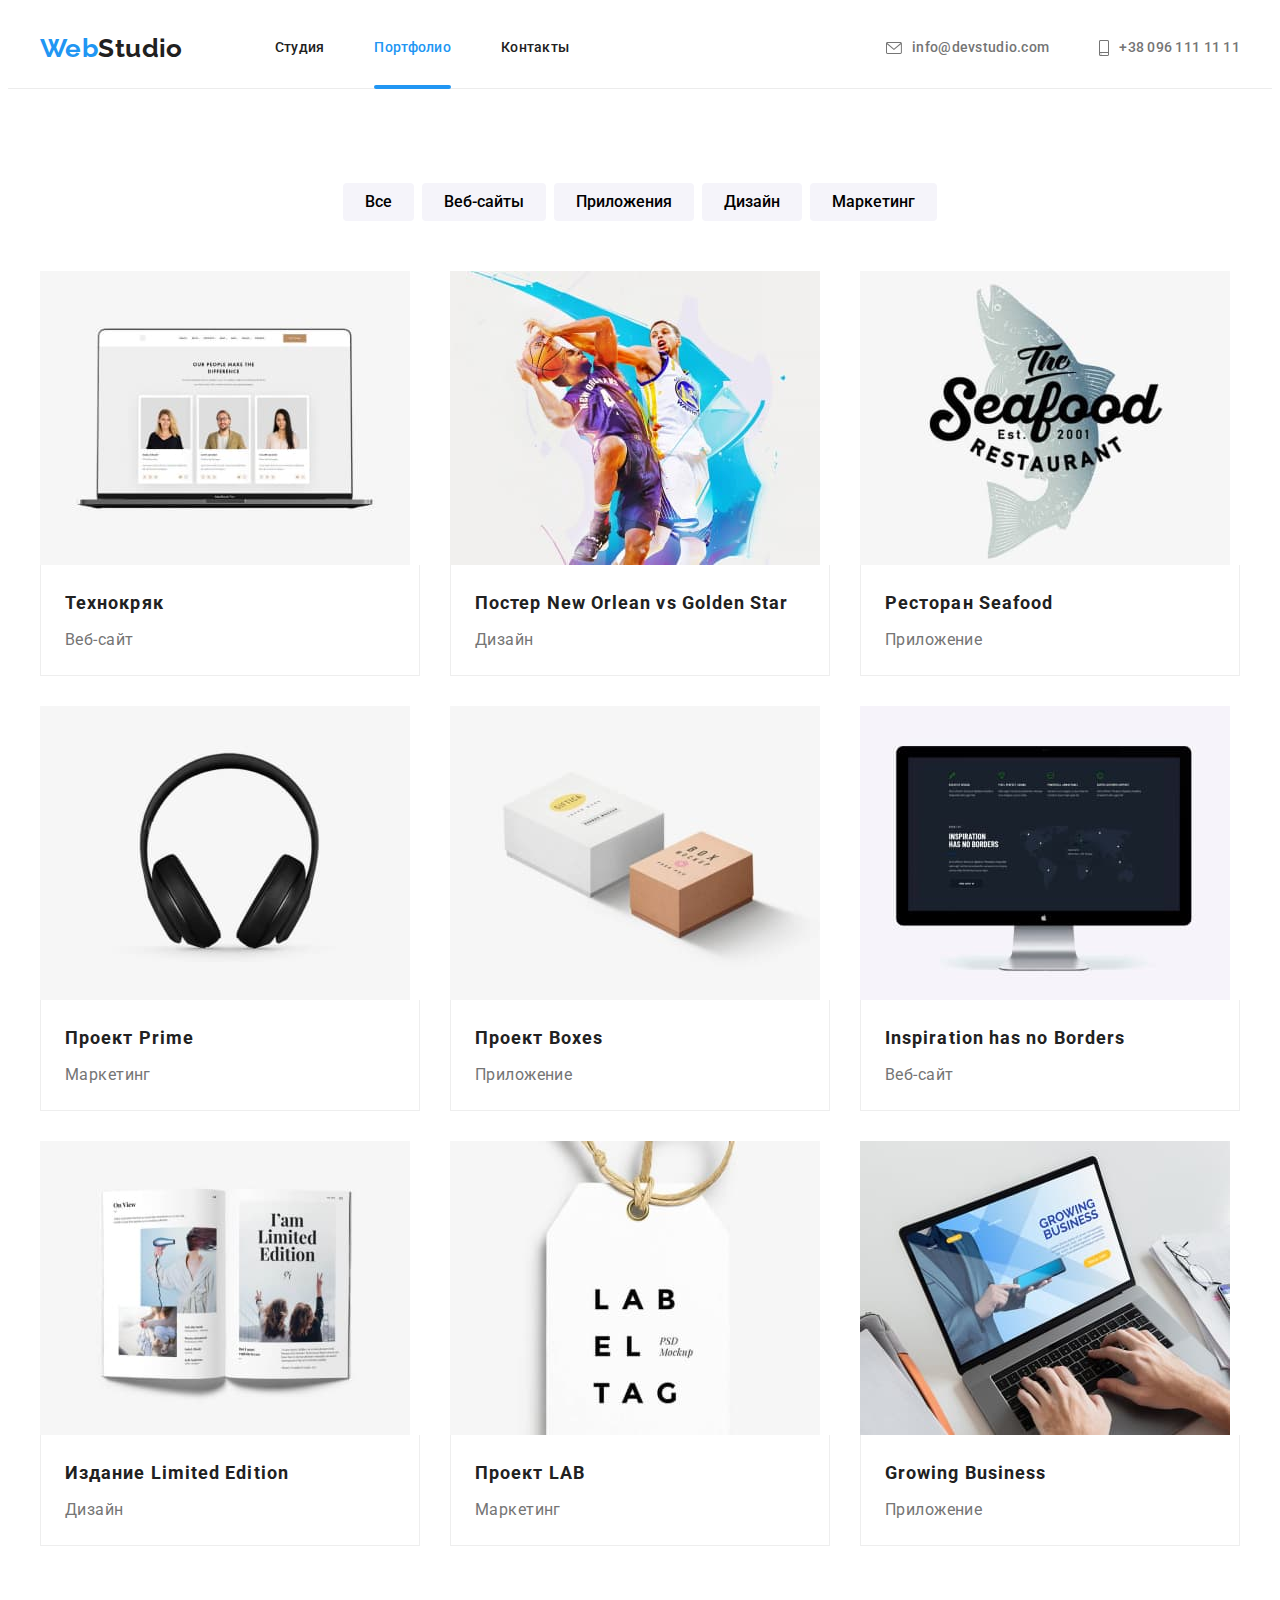
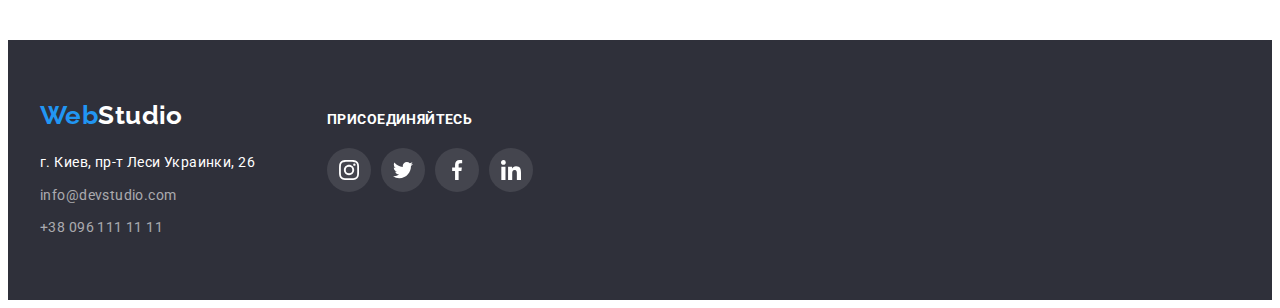
==== portfolio.html @ 266594a4 "HW_05" ====
<!DOCTYPE html>
<html lang="ru">

<head>
    <meta charset="UTF-8">
    <meta name="viewport" content="width=device-width, initial-scale=1.0">
    <title>WebStudio</title>
    <link rel="stylesheet" href="https://cdnjs.cloudflare.com/ajax/libs/modern-normalize/1.0.0/modern-normalize.min.css"
        integrity="sha512-ISS7cAi1PEhQ8jnbJpJZMd29NlhNj4AWYyLOSp2CE/CsHxTCu+r+t0D2yoJudVrd0/8fTVPUVDzY5Tvli75u/g=="
        crossorigin="anonymous" />
    <link rel="preconnect" href="https://fonts.gstatic.com">
    <link
        href="https://fonts.googleapis.com/css2?family=Raleway:wght@700&family=Roboto:wght@400;500;700;900&display=swap"
        rel="stylesheet">
    <link rel="stylesheet" href="./css/style.css">
  </head>

<body>
    <!-- Шапка сайта  -->
    <header class="header">
        <div class="container">
            <nav class="main-nav">
                <a class="logo link" href="./index.html"><span class="accent">Web</span>Studio</a>
                <ul class="site-nav list">
                    <li class="item"><a class="link" href="./index.html">Студия</a></li>
                    <li class="item"><a class="current link" href="./portfolio.html">Портфолио</a></li>
                    <li class="item"><a class="link" href="">Контакты</a></li>
                </ul>
            </nav>
            <ul class="site-nav list contacts">
                <li class="item"><a class="link" href="mailto:info@devstudio.com">
                        <svg class="icon" width="16" height="12">
                            <use href="./images/symbol-defs.svg#icon-envelope"></use>
                        </svg> info@devstudio.com</a></li>
                <li class="item"><a class="link" href="tel:+380961111111">
                        <svg class="icon" width="10" height="16">
                            <use href="./images/symbol-defs.svg#icon-smartphone"></use>
                        </svg>+38 096 111 11 11</a></li>
            </ul>
        </div>
    </header>
    <main>
        <!-- Портфолио -->
        <section class="portfolio section">
            <div class="container">
                <!-- Фильтры -->
                <ul class="filter list">
                    <li><button class="filter-btn" type="button">Все</button></li>
                    <li><button class="filter-btn" type="button">Веб-сайты</button></li>
                    <li><button class="filter-btn" type="button">Приложения</button></li>
                    <li><button class="filter-btn" type="button">Дизайн</button></li>
                    <li><button class="filter-btn" type="button">Маркетинг</button></li>
                </ul>
            
                <h1 class="visually-hidden">Наши работы</h1>
                <ul class="portfolio list">
                    <li tabindex="0" class="portfolio-item">
                        <div class="thumb">
                            <img src="./images/img(1).jpg" alt="Изображение сайта">
                            <div class="overlay">
                                <p class="overlay-description">Технокряк это современная площадка распространения коронавируса. Компании используют эту платформу для цифрового
                                шпионажа и атак на защищённые сервера конкурентов.</p>
                            </div>
                        </div>
                        <div class="project">
                            <h2 class="title">Технокряк</h2>
                            <p class="descriotion">Веб-сайт</p>
                        </div>
                    </li>
                    <li tabindex="0" class="portfolio-item">
                        <div class="thumb">
                            <img src="./images/img(2).jpg" alt="Постер">
                            <div class="overlay">
                                <p class="overlay-description">Технокряк это современная площадка распространения коронавируса. Компании
                                    используют эту платформу для цифрового
                                    шпионажа и атак на защищённые сервера конкурентов.</p>
                            </div>
                        </div>
                        <div class="project">
                            <h2 class="title">Постер New Orlean vs Golden Star</h2>
                            <p class="descriotion">Дизайн</p>
                        </div>
                    </li>
                    <li tabindex="0" class="portfolio-item">
                        <div class="thumb">
                            <img src="./images/img(3).jpg" alt="Логотип ресторана">
                            <div class="overlay">
                                <p class="overlay-description">Технокряк это современная площадка распространения коронавируса. Компании
                                    используют эту платформу для цифрового
                                    шпионажа и атак на защищённые сервера конкурентов.</p>
                            </div>
                        </div>                       
                        <div class="project">
                            <h2 class="title">Ресторан Seafood</h2>
                            <p class="descriotion">Приложение</p>
                        </div>
                    </li>
                    <li tabindex="0" class="portfolio-item">
                        <div class="thumb">
                            <img src="./images/img(4).jpg" alt="Наушники">
                            <div class="overlay">
                                <p class="overlay-description">Технокряк это современная площадка распространения коронавируса. Компании
                                    используют эту платформу для цифрового
                                    шпионажа и атак на защищённые сервера конкурентов.</p>
                            </div>
                        </div>                        
                        <div class="project">
                            <h2 class="title">Проект Prime</h2>
                            <p class="descriotion">Маркетинг</p>
                        </div>
                    </li>
                    <li tabindex="0" class="portfolio-item">
                        <div class="thumb">
                            <img src="./images/img(5).jpg" alt="Коробки">
                            <div class="overlay">
                                <p class="overlay-description">Технокряк это современная площадка распространения коронавируса. Компании
                                    используют эту платформу для цифрового
                                    шпионажа и атак на защищённые сервера конкурентов.</p>
                            </div>
                        </div>                        
                        <div class="project">
                            <h2 class="title">Проект Boxes</h2>
                            <p class="descriotion">Приложение</p>
                        </div>
                    </li>
                    <li tabindex="0" class="portfolio-item">
                        <div class="thumb">
                            <img src="./images/img(6).jpg" alt="Монитор">
                            <div class="overlay">
                                <p class="overlay-description">Технокряк это современная площадка распространения коронавируса. Компании
                                    используют эту платформу для цифрового
                                    шпионажа и атак на защищённые сервера конкурентов.</p>
                            </div>
                        </div>                        
                        <div class="project">
                            <h2 class="title">Inspiration has no Borders</h2>
                            <p class="descriotion">Веб-сайт</p>
                        </div>
                    </li>
                    <li tabindex="0" class="portfolio-item">
                        <div class="thumb">
                            <img src="./images/img(7).jpg" alt="Журнал">
                            <div class="overlay">
                                <p class="overlay-description">Технокряк это современная площадка распространения коронавируса. Компании
                                    используют эту платформу для цифрового
                                    шпионажа и атак на защищённые сервера конкурентов.</p>
                            </div>
                        </div>                        
                        <div class="project">
                            <h2 class="title">Издание Limited Edition</h2>
                            <p class="descriotion">Дизайн</p>
                        </div>                       
                    </li>
                    <li tabindex="0" class="portfolio-item">
                        <div class="thumb">
                            <img src="./images/img(8).jpg" alt="Бирка">
                            <div class="overlay">
                                <p class="overlay-description">Технокряк это современная площадка распространения коронавируса. Компании
                                    используют эту платформу для цифрового
                                    шпионажа и атак на защищённые сервера конкурентов.</p>
                            </div>
                        </div>
                        <div class="project">
                            <h2 class="title">Проект LAB</h2>
                            <p class="descriotion">Маркетинг</p>
                        </div>                       
                    </li>
                    <li tabindex="0" class="portfolio-item">
                        <div class="thumb">
                            <img src="./images/img(9).jpg" alt="Ноутбук">
                            <div class="overlay">
                                <p class="overlay-description">Технокряк это современная площадка распространения коронавируса. Компании
                                    используют эту платформу для цифрового
                                    шпионажа и атак на защищённые сервера конкурентов.</p>
                            </div>
                        </div>
                        <div class="project">
                            <h2 class="title">Growing Business</h2>
                            <p class="descriotion">Приложение</p>
                        </div>                       
                    </li>
                </ul>
            </div>
        </section>

    </main>
    <!-- Подвал сайта -->
    <footer class="footer indent">
        <div class="container">
            <div>
                <a class="logo link footer" href="./index.html"><span class="accent">Web</span>Studio</a>
                <ul class="footer list contacts">
                    <li>
                        <address>г. Киев, пр-т Леси Украинки, 26</address>
                    </li>
                    <li>
                        <a class="link" href="mailto:info@devstudio.com">info@devstudio.com</a>
                    </li>
                    <li>
                        <a class="link" href="tel:+380961111111">+38 096 111 11 11</a>
                    </li>
                </ul>
            </div>
            <div class="join">
                <p class="title">присоединяйтесь</p>
                <ul class="social list">
                    <li><a class="link" href="">
                            <svg class="icon">
                                <use href="./images/symbol-defs.svg#icon-instagram"></use>
                            </svg>
                        </a></li>
                    <li><a class="link" href="">
                            <svg class="icon">
                                <use href="./images/symbol-defs.svg#icon-twitter"></use>
                            </svg>
                        </a></li>
                    <li><a class="link" href="">
                            <svg class="icon">
                                <use href="./images/symbol-defs.svg#icon-facebook"></use>
                            </svg>
                        </a></li>
                    <li><a class="link" href="">
                            <svg class="icon">
                                <use href="./images/symbol-defs.svg#icon-linkedin"></use>
                            </svg>
                        </a></li>
                </ul>
            </div>
        </div>
    </footer>
</body>

</html>
---- css/style.css ----
:root {
  --primary-text-color: #757575;
  --title-text-color: #212121;
  --accent-color: #2196f3;
  --primary-bg-color: #ffffff;
  --secondary-bg-color: #f5f4fa;
  --accent-bg-color: #2f303a;
  --primary-font-family: 'Roboto', sans-serif;
  --logo-font-family: 'Raleway', sans-serif;
  --animation-timing-function: cubic-bezier(0.4, 0, 0.2, 1);
  --animation-time: 250ms;
}

body {
  color: var(--primary-text-color);
  background-color: var(--primary-bg-color);
  font-family: var(--primary-font-family);
  font-weight: 400;
  font-size: 14px;
  letter-spacing: 0.03em;
}

h1 {
  margin: 0px;

  font-weight: 900;
  font-size: 44px;
  line-height: 1.36;
  text-align: center;
  letter-spacing: 0.06em;
  text-transform: uppercase;

  color: var(--secondary-bg-color);
}

h2 {
  margin: 0px;

  font-weight: 700;
  font-size: 36px;
  line-height: 1.16;
  text-align: center;

  color: var(--title-text-color);
}

h3 {
  margin: 0px;
}

p {
  margin: 0px;
}

img {
  display: block;
  max-width: 100%;
  height: auto;
}

.link {
  color: inherit;
  text-decoration: none;
  cursor: pointer;
}

.list {
  list-style: none;
  padding: 0px;
  margin: 0px;
}

.visually-hidden {
  position: absolute;
  clip: rect(0 0 0 0);
  width: 1px;
  height: 1px;
  margin: -1px;
}

.container {
  margin-left: auto;
  margin-right: auto;
  width: 1200px;
  padding-left: 15px;
  padding-right: 15px;
}

.icon {
  display: inline-flex;
  margin: auto;
  fill: currentColor;
}

.section {
  padding-top: 94px;
  padding-bottom: 94px;
}

/* logo */

.logo {
  margin-right: 92px;

  font-family: var(--logo-font-family);
  font-weight: 700;
  font-size: 26px;
  line-height: 1.19;

  color: var(--title-text-color);
}

.accent {
  color: var(--accent-color);
}

/* site-nav */
.header {
  border-bottom: 1px solid #ececec;
}

.header .container {
  display: flex;
  align-items: center;
}

.main-nav {
  display: flex;
  align-items: center;
}

.site-nav {
  display: flex;
}

.site-nav .item:not(:last-child) {
  margin-right: 50px;
}

.site-nav .link {
  position: relative;

  padding-top: 32px;
  padding-bottom: 32px;
  display: inline-flex;

  color: var(--title-text-color);

  font-weight: 500;
  font-size: 14px;
  line-height: 1.14;
  letter-spacing: 0.02em;

  transition-property: color;
  transition-duration: var(--animation-time);
  transition-timing-function: var(--animation-timing-function);
}

.site-nav .link:hover,
.site-nav .link:focus {
  color: var(--accent-color);
}

.current.link {
  color: var(--accent-color);
}

.current::after {
  content: ' ';

  position: absolute;
  z-index: 1;
  left: 0;
  bottom: -1px;

  display: block;
  width: 100%;
  height: 4px;
  background-color: var(--accent-color);
  border-radius: 2px;
}

.contacts .link {
  color: inherit;
}

.contacts .icon {
  margin-right: 10px;
}

.site-nav.contacts {
  display: flex;
  margin-left: auto;
}

/* hero */

.hero {
  max-width: 1600px;
  background-image: linear-gradient(
      rgba(47, 48, 58, 0.4),
      rgba(47, 48, 58, 0.4)
    ),
    url('../images/hero.jpg');
  background-color: #c4c4c4;

  padding-top: 200px;
  padding-bottom: 200px;
  margin-left: auto;
  margin-right: auto;
}

.hero-title {
  margin-left: auto;
  margin-right: auto;
  display: block;
  max-width: 696px;
}

.hero .button {
  display: block;
  margin-top: 30px;
  margin-left: auto;
  margin-right: auto;
}

/* button */

.button {
  width: 200px;
  height: 50px;

  font-weight: 700;
  font-size: 16px;
  line-height: 1.87;
  text-align: center;
  align-items: center;
  letter-spacing: 0.06em;
  color: var(--secondary-bg-color);

  background: var(--accent-color);
  box-shadow: 0px 4px 4px rgba(0, 0, 0, 0.15);
  border-radius: 4px;
  border-color: transparent;

  cursor: pointer;
}

.backdrop {
  position: fixed;
  top: 0;
  left: 0;
  width: 100%;
  height: 100%;
  background-color: rgba(0, 0, 0, 0.2);

  opacity: 1;

  transition: opacity var(--animation-time) var(--animation-timing-function);
}

.backdrop.is-hidden {
  opacity: 0;
  pointer-events: none;
}

.backdrop.is-hidden .modal {
  transform: translate(-50%, -50%) scale(1.1);
}

.modal {
  position: absolute;
  top: 50%;
  left: 50%;

  width: 528px;
  height: 581px;

  background-color: var(--primary-bg-color);
  box-shadow: 0px 1px 3px rgba(0, 0, 0, 0.12), 0px 1px 1px rgba(0, 0, 0, 0.14),
    0px 2px 1px rgba(0, 0, 0, 0.2);
  border-radius: 4px;

  transform: translate(-50%, -50%) scale(1);

  transition-property: transform;
  transition-duration: var(--animation-time);
  transition-timing-function: var(--animation-timing-function);
}

.btn-close {
  display: block;
  margin-top: 8px;
  margin-right: 8px;
  margin-left: auto;
  width: 30px;
  height: 30px;
  cursor: pointer;

  border: 1px solid rgba(0, 0, 0, 0.1);
  box-sizing: border-box;
  border-radius: 50%;
  background-color: transparent;
  align-items: center;

  transition-property: border-color;
  transition-duration: var(--animation-time);
  transition-timing-function: var(--animation-timing-function);
}

.btn-close:hover {
  border-color: var(--accent-color);
  color: var(--accent-color);
}

/* features */

.features {
  line-height: 1.71;
}

.features.list {
  display: flex;
  align-items: center;
}

.features.item:not(:last-child) {
  margin-right: 30px;
}

.features-icon {
  display: flex;
  width: 270px;
  height: 120px;
  background-color: var(--secondary-bg-color);
  border-radius: 4px;
  margin-bottom: 30px;
}

.features-icon .icon {
  margin: auto;
}

.features .title {
  margin-bottom: 10px;
  font-size: inherit;
  font-weight: 700;
  line-height: 1.14;
  text-transform: uppercase;
  color: var(--title-text-color);
}

.features .description {
  margin-top: 0px;
}

/* work */

.work-section {
  padding-bottom: 94px;
}

.work.list {
  margin-top: 50px;
  display: flex;
}

.work.item {
  position: relative;
  margin-left: auto;
  margin-right: 30px;
}

.overlay {
  position: absolute;
  display: block;
  left: 0;
  bottom: 0;
  width: 100%;
}

.work .overlay {
  display: inline-flex;
  height: 70px;
  background: rgba(47, 48, 58, 0.8);
  align-items: center;
}

.work-description {
  display: block;
  font-weight: 700;
  font-size: 14px;
  line-height: 1.14;
  text-align: center;
  text-transform: uppercase;
  color: var(--primary-bg-color);
  margin: auto;
}

/* team */

.team {
  background-color: var(--secondary-bg-color);
  font-size: 16px;
  line-height: 1.18;
  text-align: center;
}

.heading {
  margin-bottom: 50px;
}

.team.list {
  display: flex;
}

.team-item {
  margin-left: auto;
  background-color: var(--primary-bg-color);
  box-shadow: 0px 1px 3px rgba(0, 0, 0, 0.12), 0px 1px 1px rgba(0, 0, 0, 0.14),
    0px 2px 1px rgba(0, 0, 0, 0.2);
  border-radius: 0px 0px 4px 4px;
}

.team-item:not(:last-child) {
  margin-left: auto;
  margin-right: 30px;
}

.team-title {
  margin-top: 30px;
  background-color: transparent;
  font-weight: 500;
  color: var(--title-text-color);
}

.team-description {
  margin: 10px auto 16px;
}

.social {
  margin-bottom: 30px;
  display: flex;
  justify-content: center;
}

.social .link {
  display: inline-flex;
  width: 44px;
  height: 44px;
  border-radius: 50%;
  color: #afb1b8;

  transition-property: color background-color;
  transition-duration: var(--animation-time);
  transition-timing-function: var(--animation-timing-function);
}

.social .link:hover,
.social .link:focus {
  background-color: var(--accent-color);
  color: var(--primary-bg-color);
}

.social > li:not(:last-child) {
  margin-right: 10px;
}

.social .icon {
  height: 20px;
  width: 20px;
}

/* clients */

.clients {
  display: flex;
}

.client {
  display: inline-flex;
  width: 170px;
  height: 90px;
  color: #afb1b8;
  border: 1px solid #afb1b8;
  border-radius: 4px;

  transition-property: border color;
  transition-duration: var(--animation-time);
  transition-timing-function: var(--animation-timing-function);
}

.clients > li:not(:last-child) {
  margin-right: 30px;
}

.client:hover,
.client:focus {
  border: 1px solid var(--accent-color);
  color: var(--accent-color);
}

/* footer */

.footer {
  background-color: var(--accent-bg-color);
  color: var(--primary-bg-color);
}

.footer.indent {
  padding-top: 60px;
  padding-bottom: 60px;
}

.footer .container {
  display: flex;
}

.logo.footer {
  display: block;
}

.footer.contacts {
  margin-top: 20px;
  margin-right: 72px;
  line-height: 1.71;
  color: rgba(255, 255, 255, 0.6);
}

.footer.contacts > li:not(:last-child) {
  margin-bottom: 9px;
}

address {
  font-style: inherit;
  color: var(--primary-bg-color);
}

.join {
  margin-top: 12px;
}

.join .title {
  margin-bottom: 20px;
  font-weight: 700;
  font-size: 14px;
  line-height: 1.14;
  text-transform: uppercase;
}

.join .link {
  background: rgba(255, 255, 255, 0.1);
}

.join .icon {
  color: var(--primary-bg-color);
}

/* portfolio */

/* filters */

.filter.list {
  display: flex;
  justify-content: center;
}

.filter.list > li:not(:last-child) {
  margin-right: 8px;
}

.filter-btn {
  padding: 6px 22px;
  margin-left: auto;
  font-family: Roboto;
  font-weight: 500;
  font-size: 16px;
  line-height: 1.62;
  text-align: center;

  color: var(-title-text-color);

  background-color: var(--secondary-bg-color);
  border-radius: 4px;

  border: none;

  cursor: pointer;

  transition-property: color background-color;
  transition-duration: var(--animation-time);
  transition-timing-function: var(--animation-timing-function);
}

.filter-btn:hover,
.filter-btn:focus {
  color: var(--primary-bg-color);
  background-color: var(--accent-color);
  box-shadow: 0px 3px 1px rgba(0, 0, 0, 0.1), 0px 1px 2px rgba(0, 0, 0, 0.08),
    0px 2px 2px rgba(0, 0, 0, 0.12);
}

.portfolio.list {
  margin-top: 50px;
  display: flex;
  flex-wrap: wrap;
}

.portfolio-item {
  display: block;
  width: calc((100% - 60px) / 3);
  /* outline: 1px solid #eeeeee; */
  background-color: var(--primary-bg-color);
  margin-right: 30px;
  margin-bottom: 30px;
  margin-top: auto;
  margin-left: auto;
  transition-property: box-shadow;
  transition-duration: var(--animation-time);
  transition-timing-function: var(--animation-timing-function);
}

.portfolio-item:nth-child(3n) {
  margin-right: 0px;
}

.portfolio-item:nth-last-child(-n + 3) {
  margin-bottom: 0px;
}

.thumb {
  position: relative;
  overflow: hidden;
}

.portfolio .overlay {
  display: inline-flex;
  height: 294px;
  vertical-align: center;
  background-color: rgba(33, 150, 243, 0.9);
  transform: translateY(100%);
  transition-property: transform;
  transition-duration: var(--animation-time);
  transition-timing-function: var(--animation-timing-function);
}

.overlay-description {
  display: block;
  margin: auto;
  width: 322px;
  height: 168px;

  font-size: 18px;
  line-height: 1.56;
  color: var(--primary-bg-color);
}

.portfolio-item:hover,
.portfolio-item:focus {
  box-shadow: 0px 1px 1px rgba(0, 0, 0, 0.12), 0px 4px 4px rgba(0, 0, 0, 0.06),
    1px 4px 6px rgba(0, 0, 0, 0.16);
}

.portfolio-item:hover .overlay,
.portfolio-item:focus .overlay {
  transform: translateY(0);
}

.project {
  border-bottom: 1px solid #eeeeee;
  border-left: 1px solid #eeeeee;
  border-right: 1px solid #eeeeee;
  padding: 20px 24px;
}

.portfolio .title {
  text-align: left;
  font-weight: 700;
  font-size: 18px;
  line-height: 2;
  letter-spacing: 0.06em;
  color: var(--title-text-color);
}

.portfolio .descriotion {
  margin-top: 4px;
  margin-bottom: 0px;
  font-size: 16px;
  line-height: 1.87;
}
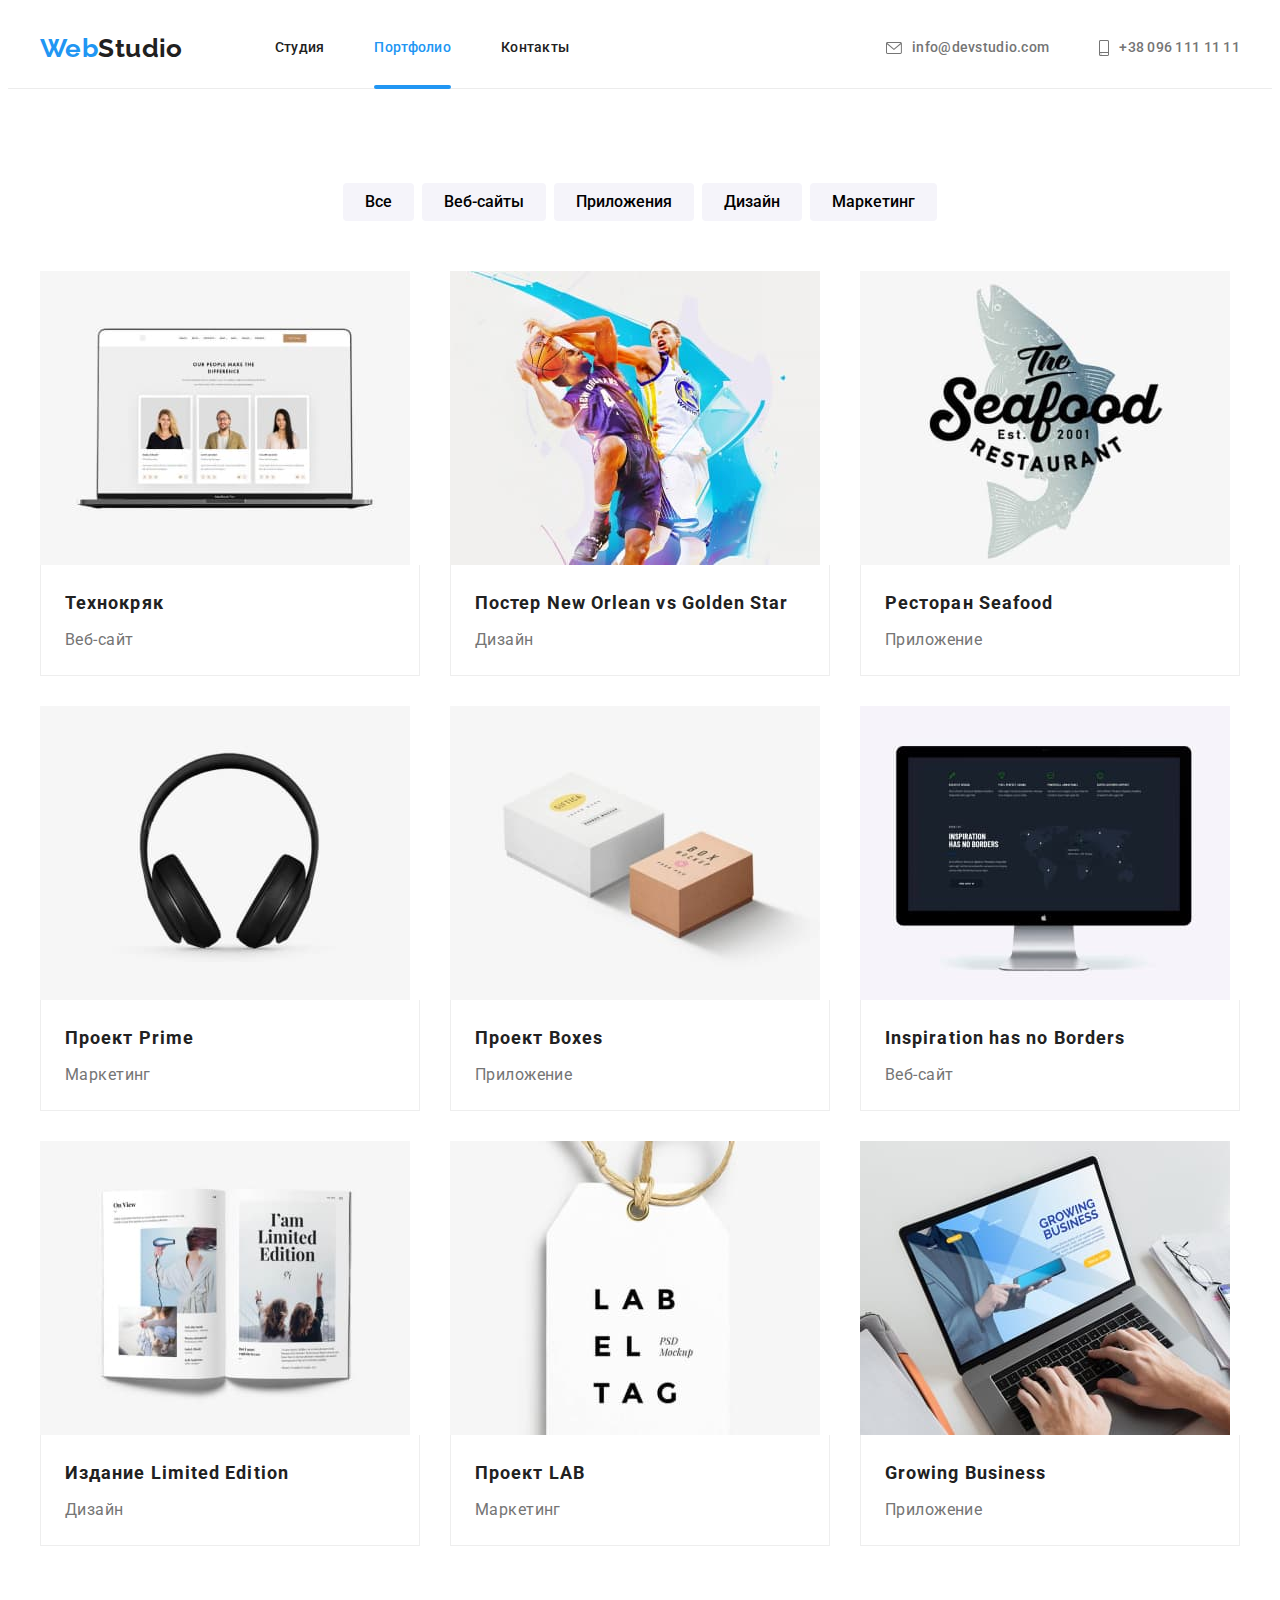
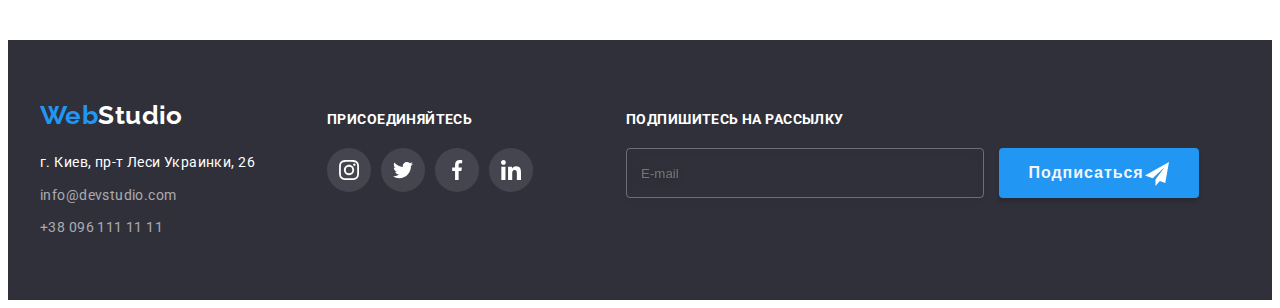
==== commit efa6d155: "textarea" ====
--- a/portfolio.html
+++ b/portfolio.html
@@ -202,7 +202,7 @@
                 </ul>
             </div>
             <div class="join">
-                <p class="title">присоединяйтесь</p>
+                <p class="footer-title">присоединяйтесь</p>
                 <ul class="social list">
                     <li><a class="link" href="">
                             <svg class="icon">
@@ -225,6 +225,11 @@
                             </svg>
                         </a></li>
                 </ul>
+            </div>
+            <div class="subscription">
+                <p class="footer-title">Подпишитесь на рассылку</p>
+                <input type="email" name="email" placeholder="E-mail">
+                <button class="button" type="submit">Подписаться</button>
             </div>
         </div>
     </footer>
--- a/css/style.css
+++ b/css/style.css
@@ -246,6 +246,425 @@
   cursor: pointer;
 }
 
+/* features */
+
+.features {
+  line-height: 1.71;
+}
+
+.features.list {
+  display: flex;
+  align-items: center;
+}
+
+.features.item:not(:last-child) {
+  margin-right: 30px;
+}
+
+.features-icon {
+  display: flex;
+  width: 270px;
+  height: 120px;
+  background-color: var(--secondary-bg-color);
+  border-radius: 4px;
+  margin-bottom: 30px;
+}
+
+.features-icon .icon {
+  margin: auto;
+}
+
+.features .title {
+  margin-bottom: 10px;
+  font-size: inherit;
+  font-weight: 700;
+  line-height: 1.14;
+  text-transform: uppercase;
+  color: var(--title-text-color);
+}
+
+.features .description {
+  margin-top: 0px;
+}
+
+/* work */
+
+.work-section {
+  padding-bottom: 94px;
+}
+
+.work.list {
+  margin-top: 50px;
+  display: flex;
+}
+
+.work.item {
+  position: relative;
+  margin-left: auto;
+  margin-right: 30px;
+}
+
+.overlay {
+  position: absolute;
+  display: block;
+  left: 0;
+  bottom: 0;
+  width: 100%;
+}
+
+.work .overlay {
+  display: inline-flex;
+  height: 70px;
+  background: rgba(47, 48, 58, 0.8);
+  align-items: center;
+}
+
+.work-description {
+  display: block;
+  font-weight: 700;
+  font-size: 14px;
+  line-height: 1.14;
+  text-align: center;
+  text-transform: uppercase;
+  color: var(--primary-bg-color);
+  margin: auto;
+}
+
+/* team */
+
+.team {
+  background-color: var(--secondary-bg-color);
+  font-size: 16px;
+  line-height: 1.18;
+  text-align: center;
+}
+
+.heading {
+  margin-bottom: 50px;
+}
+
+.team.list {
+  display: flex;
+}
+
+.team-item {
+  margin-left: auto;
+  background-color: var(--primary-bg-color);
+  box-shadow: 0px 1px 3px rgba(0, 0, 0, 0.12), 0px 1px 1px rgba(0, 0, 0, 0.14),
+    0px 2px 1px rgba(0, 0, 0, 0.2);
+  border-radius: 0px 0px 4px 4px;
+}
+
+.team-item:not(:last-child) {
+  margin-left: auto;
+  margin-right: 30px;
+}
+
+.team-title {
+  margin-top: 30px;
+  background-color: transparent;
+  font-weight: 500;
+  color: var(--title-text-color);
+}
+
+.team-description {
+  margin: 10px auto 16px;
+}
+
+.social {
+  margin-bottom: 30px;
+  display: flex;
+  justify-content: center;
+}
+
+.social .link {
+  display: inline-flex;
+  width: 44px;
+  height: 44px;
+  border-radius: 50%;
+  color: #afb1b8;
+
+  transition-property: color background-color;
+  transition-duration: var(--animation-time);
+  transition-timing-function: var(--animation-timing-function);
+}
+
+.social .link:hover,
+.social .link:focus {
+  background-color: var(--accent-color);
+  color: var(--primary-bg-color);
+}
+
+.social > li:not(:last-child) {
+  margin-right: 10px;
+}
+
+.social .icon {
+  height: 20px;
+  width: 20px;
+}
+
+/* clients */
+
+.clients {
+  display: flex;
+}
+
+.client {
+  display: inline-flex;
+  width: 170px;
+  height: 90px;
+  color: #afb1b8;
+  border: 1px solid #afb1b8;
+  border-radius: 4px;
+
+  transition-property: border color;
+  transition-duration: var(--animation-time);
+  transition-timing-function: var(--animation-timing-function);
+}
+
+.clients > li:not(:last-child) {
+  margin-right: 30px;
+}
+
+.client:hover,
+.client:focus {
+  border: 1px solid var(--accent-color);
+  color: var(--accent-color);
+}
+
+/* footer */
+
+.footer {
+  background-color: var(--accent-bg-color);
+  color: var(--primary-bg-color);
+}
+
+.footer.indent {
+  padding-top: 60px;
+  padding-bottom: 60px;
+}
+
+.footer .container {
+  display: flex;
+}
+
+.logo.footer {
+  display: block;
+}
+
+.footer.contacts {
+  margin-top: 20px;
+  margin-right: 72px;
+  line-height: 1.71;
+  color: rgba(255, 255, 255, 0.6);
+}
+
+.footer.contacts > li:not(:last-child) {
+  margin-bottom: 9px;
+}
+
+address {
+  font-style: inherit;
+  color: var(--primary-bg-color);
+}
+
+.join {
+  margin-top: 12px;
+  margin-right: 93px;
+}
+
+.footer-title {
+  margin-bottom: 20px;
+  font-weight: 700;
+  font-size: 14px;
+  line-height: 1.14;
+  text-transform: uppercase;
+}
+
+.join .link {
+  background: rgba(255, 255, 255, 0.1);
+}
+
+.join .icon {
+  color: var(--primary-bg-color);
+}
+
+.subscription {
+  margin-top: 12px;
+}
+
+.subscription input {
+  margin-right: 12px;
+
+  width: 358px;
+  height: 50px;
+  background-color: transparent;
+
+  border: 1px solid rgba(255, 255, 255, 0.3);
+  box-sizing: border-box;
+  filter: drop-shadow(0px 4px 4px rgba(0, 0, 0, 0.15));
+  border-radius: 4px;
+}
+
+.subscription .button {
+  position: relative;
+  text-align: start;
+  padding-left: 27px;
+}
+
+.subscription .button::after {
+  position: absolute;
+  top: 0;
+  right: 28px;
+  transform: translateY(50%);
+  display: block;
+  content: ' ';
+  width: 24px;
+  height: 24px;
+  background-image: url(/images/send.svg);
+  background-size: contain;
+}
+
+.subscription input::placeholder {
+  padding-left: 12px;
+}
+
+/* portfolio */
+
+/* filters */
+
+.filter.list {
+  display: flex;
+  justify-content: center;
+}
+
+.filter.list > li:not(:last-child) {
+  margin-right: 8px;
+}
+
+.filter-btn {
+  padding: 6px 22px;
+  margin-left: auto;
+  font-family: Roboto;
+  font-weight: 500;
+  font-size: 16px;
+  line-height: 1.62;
+  text-align: center;
+
+  color: var(-title-text-color);
+
+  background-color: var(--secondary-bg-color);
+  border-radius: 4px;
+
+  border: none;
+
+  cursor: pointer;
+
+  transition-property: color background-color;
+  transition-duration: var(--animation-time);
+  transition-timing-function: var(--animation-timing-function);
+}
+
+.filter-btn:hover,
+.filter-btn:focus {
+  color: var(--primary-bg-color);
+  background-color: var(--accent-color);
+  box-shadow: 0px 3px 1px rgba(0, 0, 0, 0.1), 0px 1px 2px rgba(0, 0, 0, 0.08),
+    0px 2px 2px rgba(0, 0, 0, 0.12);
+}
+
+.portfolio.list {
+  margin-top: 50px;
+  display: flex;
+  flex-wrap: wrap;
+}
+
+.portfolio-item {
+  display: block;
+  width: calc((100% - 60px) / 3);
+  /* outline: 1px solid #eeeeee; */
+  background-color: var(--primary-bg-color);
+  margin-right: 30px;
+  margin-bottom: 30px;
+  margin-top: auto;
+  margin-left: auto;
+  transition-property: box-shadow;
+  transition-duration: var(--animation-time);
+  transition-timing-function: var(--animation-timing-function);
+}
+
+.portfolio-item:nth-child(3n) {
+  margin-right: 0px;
+}
+
+.portfolio-item:nth-last-child(-n + 3) {
+  margin-bottom: 0px;
+}
+
+.thumb {
+  position: relative;
+  overflow: hidden;
+}
+
+.portfolio .overlay {
+  display: inline-flex;
+  height: 294px;
+  vertical-align: center;
+  background-color: rgba(33, 150, 243, 0.9);
+  transform: translateY(100%);
+  transition-property: transform;
+  transition-duration: var(--animation-time);
+  transition-timing-function: var(--animation-timing-function);
+}
+
+.overlay-description {
+  display: block;
+  margin: auto;
+  width: 322px;
+  height: 168px;
+
+  font-size: 18px;
+  line-height: 1.56;
+  color: var(--primary-bg-color);
+}
+
+.portfolio-item:hover,
+.portfolio-item:focus {
+  box-shadow: 0px 1px 1px rgba(0, 0, 0, 0.12), 0px 4px 4px rgba(0, 0, 0, 0.06),
+    1px 4px 6px rgba(0, 0, 0, 0.16);
+}
+
+.portfolio-item:hover .overlay,
+.portfolio-item:focus .overlay {
+  transform: translateY(0);
+}
+
+.project {
+  border-bottom: 1px solid #eeeeee;
+  border-left: 1px solid #eeeeee;
+  border-right: 1px solid #eeeeee;
+  padding: 20px 24px;
+}
+
+.portfolio .title {
+  text-align: left;
+  font-weight: 700;
+  font-size: 18px;
+  line-height: 2;
+  letter-spacing: 0.06em;
+  color: var(--title-text-color);
+}
+
+.portfolio .descriotion {
+  margin-top: 4px;
+  margin-bottom: 0px;
+  font-size: 16px;
+  line-height: 1.87;
+}
+
+/*Modal window*/
+
 .backdrop {
   position: fixed;
   top: 0;
@@ -288,11 +707,16 @@
   transition-timing-function: var(--animation-timing-function);
 }
 
+.modal-container {
+  padding: 40px;
+}
+
 .btn-close {
+  position: absolute;
   display: block;
   margin-top: 8px;
   margin-right: 8px;
-  margin-left: auto;
+  margin-left: 490px;
   width: 30px;
   height: 30px;
   cursor: pointer;
@@ -313,378 +737,115 @@
   color: var(--accent-color);
 }
 
-/* features */
-
-.features {
-  line-height: 1.71;
-}
-
-.features.list {
-  display: flex;
+/*Form*/
+
+.form {
+  display: flex;
+  flex-direction: column;
   align-items: center;
 }
 
-.features.item:not(:last-child) {
-  margin-right: 30px;
-}
-
-.features-icon {
-  display: flex;
-  width: 270px;
+.form-title {
+  margin-bottom: 12px;
+
+  font-size: 20px;
+  line-height: 1.15;
+}
+
+.form-data {
+  margin-bottom: 20px;
+}
+
+.form-label {
+  display: block;
+
+  margin-bottom: 10px;
+
+  font-size: 12px;
+  line-height: 1.16;
+  letter-spacing: 0.01em;
+  color: var(--primary-text-color);
+}
+
+label > span {
+  display: block;
+  margin-bottom: 4px;
+}
+
+.form-input {
+  position: relative;
+}
+
+.form-data input,
+.form-data textarea {
+  width: 448px;
+  height: 40px;
+  padding-left: 42px;
+  border: 1px solid rgba(33, 33, 33, 0.2);
+  box-sizing: border-box;
+  border-radius: 4px;
+
+  transition-property: border-color;
+  transition-duration: var(--animation-time);
+  transition-timing-function: var(--animation-timing-function);
+}
+
+input:focus,
+input:hover,
+textarea:focus,
+textarea:hover {
+  outline: none;
+  border-color: var(--accent-color);
+}
+
+.form-data input:focus + .icon,
+.form-data input:hover + .icon {
+  color: var(--accent-color);
+}
+
+.form-input .icon {
+  position: absolute;
+  top: 0;
+  left: 12px;
+  transform: translateY(50%);
+  color: var(--title-text-color);
+
+  transition-property: color;
+  transition-duration: var(--animation-time);
+  transition-timing-function: var(--animation-timing-function);
+}
+
+textarea[name='comment'] {
   height: 120px;
-  background-color: var(--secondary-bg-color);
-  border-radius: 4px;
+  padding: 12px 16px;
+  resize: none;
+}
+
+.form-checkbox {
   margin-bottom: 30px;
-}
-
-.features-icon .icon {
-  margin: auto;
-}
-
-.features .title {
-  margin-bottom: 10px;
-  font-size: inherit;
-  font-weight: 700;
-  line-height: 1.14;
-  text-transform: uppercase;
-  color: var(--title-text-color);
-}
-
-.features .description {
-  margin-top: 0px;
-}
-
-/* work */
-
-.work-section {
-  padding-bottom: 94px;
-}
-
-.work.list {
-  margin-top: 50px;
-  display: flex;
-}
-
-.work.item {
-  position: relative;
-  margin-left: auto;
-  margin-right: 30px;
-}
-
-.overlay {
-  position: absolute;
-  display: block;
-  left: 0;
-  bottom: 0;
-  width: 100%;
-}
-
-.work .overlay {
-  display: inline-flex;
-  height: 70px;
-  background: rgba(47, 48, 58, 0.8);
+  margin-right: auto;
+  margin-left: auto;
+}
+
+.checkbox {
+  display: flex;
   align-items: center;
 }
 
-.work-description {
-  display: block;
-  font-weight: 700;
-  font-size: 14px;
-  line-height: 1.14;
-  text-align: center;
-  text-transform: uppercase;
-  color: var(--primary-bg-color);
-  margin: auto;
-}
-
-/* team */
-
-.team {
-  background-color: var(--secondary-bg-color);
-  font-size: 16px;
-  line-height: 1.18;
-  text-align: center;
-}
-
-.heading {
-  margin-bottom: 50px;
-}
-
-.team.list {
-  display: flex;
-}
-
-.team-item {
-  margin-left: auto;
-  background-color: var(--primary-bg-color);
-  box-shadow: 0px 1px 3px rgba(0, 0, 0, 0.12), 0px 1px 1px rgba(0, 0, 0, 0.14),
-    0px 2px 1px rgba(0, 0, 0, 0.2);
-  border-radius: 0px 0px 4px 4px;
-}
-
-.team-item:not(:last-child) {
-  margin-left: auto;
-  margin-right: 30px;
-}
-
-.team-title {
-  margin-top: 30px;
-  background-color: transparent;
-  font-weight: 500;
-  color: var(--title-text-color);
-}
-
-.team-description {
-  margin: 10px auto 16px;
-}
-
-.social {
-  margin-bottom: 30px;
-  display: flex;
-  justify-content: center;
-}
-
-.social .link {
-  display: inline-flex;
-  width: 44px;
-  height: 44px;
-  border-radius: 50%;
-  color: #afb1b8;
-
-  transition-property: color background-color;
-  transition-duration: var(--animation-time);
-  transition-timing-function: var(--animation-timing-function);
-}
-
-.social .link:hover,
-.social .link:focus {
-  background-color: var(--accent-color);
-  color: var(--primary-bg-color);
-}
-
-.social > li:not(:last-child) {
-  margin-right: 10px;
-}
-
-.social .icon {
-  height: 20px;
-  width: 20px;
-}
-
-/* clients */
-
-.clients {
-  display: flex;
-}
-
-.client {
-  display: inline-flex;
-  width: 170px;
-  height: 90px;
-  color: #afb1b8;
-  border: 1px solid #afb1b8;
-  border-radius: 4px;
-
-  transition-property: border color;
-  transition-duration: var(--animation-time);
-  transition-timing-function: var(--animation-timing-function);
-}
-
-.clients > li:not(:last-child) {
-  margin-right: 30px;
-}
-
-.client:hover,
-.client:focus {
-  border: 1px solid var(--accent-color);
-  color: var(--accent-color);
-}
-
-/* footer */
-
-.footer {
-  background-color: var(--accent-bg-color);
-  color: var(--primary-bg-color);
-}
-
-.footer.indent {
-  padding-top: 60px;
-  padding-bottom: 60px;
-}
-
-.footer .container {
-  display: flex;
-}
-
-.logo.footer {
-  display: block;
-}
-
-.footer.contacts {
-  margin-top: 20px;
-  margin-right: 72px;
-  line-height: 1.71;
-  color: rgba(255, 255, 255, 0.6);
-}
-
-.footer.contacts > li:not(:last-child) {
-  margin-bottom: 9px;
-}
-
-address {
-  font-style: inherit;
-  color: var(--primary-bg-color);
-}
-
-.join {
-  margin-top: 12px;
-}
-
-.join .title {
-  margin-bottom: 20px;
-  font-weight: 700;
-  font-size: 14px;
-  line-height: 1.14;
-  text-transform: uppercase;
-}
-
-.join .link {
-  background: rgba(255, 255, 255, 0.1);
-}
-
-.join .icon {
-  color: var(--primary-bg-color);
-}
-
-/* portfolio */
-
-/* filters */
-
-.filter.list {
-  display: flex;
-  justify-content: center;
-}
-
-.filter.list > li:not(:last-child) {
-  margin-right: 8px;
-}
-
-.filter-btn {
-  padding: 6px 22px;
-  margin-left: auto;
-  font-family: Roboto;
-  font-weight: 500;
-  font-size: 16px;
-  line-height: 1.62;
-  text-align: center;
-
-  color: var(-title-text-color);
-
-  background-color: var(--secondary-bg-color);
-  border-radius: 4px;
-
-  border: none;
-
-  cursor: pointer;
-
-  transition-property: color background-color;
-  transition-duration: var(--animation-time);
-  transition-timing-function: var(--animation-timing-function);
-}
-
-.filter-btn:hover,
-.filter-btn:focus {
-  color: var(--primary-bg-color);
-  background-color: var(--accent-color);
-  box-shadow: 0px 3px 1px rgba(0, 0, 0, 0.1), 0px 1px 2px rgba(0, 0, 0, 0.08),
-    0px 2px 2px rgba(0, 0, 0, 0.12);
-}
-
-.portfolio.list {
-  margin-top: 50px;
-  display: flex;
-  flex-wrap: wrap;
-}
-
-.portfolio-item {
-  display: block;
-  width: calc((100% - 60px) / 3);
-  /* outline: 1px solid #eeeeee; */
-  background-color: var(--primary-bg-color);
-  margin-right: 30px;
-  margin-bottom: 30px;
-  margin-top: auto;
-  margin-left: auto;
-  transition-property: box-shadow;
-  transition-duration: var(--animation-time);
-  transition-timing-function: var(--animation-timing-function);
-}
-
-.portfolio-item:nth-child(3n) {
-  margin-right: 0px;
-}
-
-.portfolio-item:nth-last-child(-n + 3) {
-  margin-bottom: 0px;
-}
-
-.thumb {
-  position: relative;
-  overflow: hidden;
-}
-
-.portfolio .overlay {
-  display: inline-flex;
-  height: 294px;
-  vertical-align: center;
-  background-color: rgba(33, 150, 243, 0.9);
-  transform: translateY(100%);
-  transition-property: transform;
-  transition-duration: var(--animation-time);
-  transition-timing-function: var(--animation-timing-function);
-}
-
-.overlay-description {
-  display: block;
-  margin: auto;
-  width: 322px;
-  height: 168px;
-
-  font-size: 18px;
-  line-height: 1.56;
-  color: var(--primary-bg-color);
-}
-
-.portfolio-item:hover,
-.portfolio-item:focus {
-  box-shadow: 0px 1px 1px rgba(0, 0, 0, 0.12), 0px 4px 4px rgba(0, 0, 0, 0.06),
-    1px 4px 6px rgba(0, 0, 0, 0.16);
-}
-
-.portfolio-item:hover .overlay,
-.portfolio-item:focus .overlay {
-  transform: translateY(0);
-}
-
-.project {
-  border-bottom: 1px solid #eeeeee;
-  border-left: 1px solid #eeeeee;
-  border-right: 1px solid #eeeeee;
-  padding: 20px 24px;
-}
-
-.portfolio .title {
-  text-align: left;
-  font-weight: 700;
-  font-size: 18px;
-  line-height: 2;
-  letter-spacing: 0.06em;
-  color: var(--title-text-color);
-}
-
-.portfolio .descriotion {
-  margin-top: 4px;
-  margin-bottom: 0px;
-  font-size: 16px;
-  line-height: 1.87;
-}
+.checkbox-icon {
+  margin-right: 7px;
+  width: 16px;
+  height: 15px;
+  background-image: url(/images/checkbox.svg);
+  background-size: contain;
+  background-origin: border-box;
+  background-repeat: no-repeat;
+
+  transition-property: background-image;
+  transition-duration: var(--animation-time);
+  transition-timing-function: var(--animation-timing-function);
+}
+
+input[name='agreement']:checked + .checkbox-icon {
+  background-image: url(/images/check.svg);
+}
